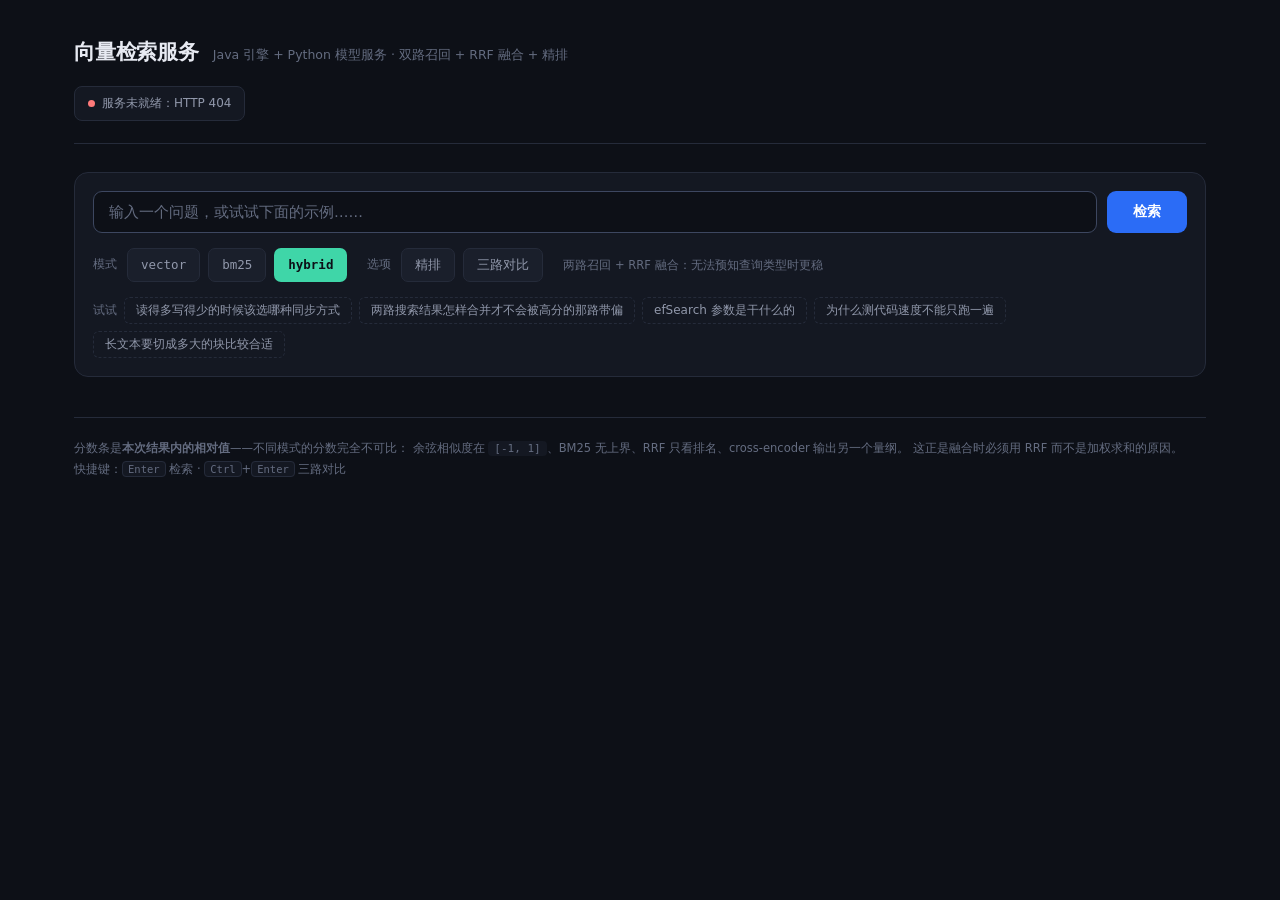
==== vector-search-java/src/main/resources/static/index.html @ 68374799 "feat(web): 演示页面 —— 三路并排对比 + 阶段耗时条 ## 做了什么  Spring Boot 静态资源目录下的单文件页面（原生 HTML/CSS/JS，21 KB，无构建步骤、 无前端" ====
<!DOCTYPE html>
<html lang="zh-CN">
<head>
<meta charset="utf-8">
<meta name="viewport" content="width=device-width, initial-scale=1">
<title>向量检索服务 · 演示</title>
<style>
  :root {
    --bg: #0d1017;
    --panel: #141822;
    --panel-2: #1a1f2b;
    --line: #252b3a;
    --ink: #e7eaf2;
    --ink-dim: #9198ab;
    --ink-faint: #646c80;
    --vec: #5b9dff;
    --bm25: #f0a94c;
    --hybrid: #3fd6a8;
    --warn: #ff7a7a;
    --mono: ui-monospace, "SF Mono", "Cascadia Mono", Consolas, monospace;
  }
  * { box-sizing: border-box; }
  html, body { margin: 0; padding: 0; }
  body {
    background: var(--bg);
    color: var(--ink);
    font: 14px/1.6 system-ui, -apple-system, "Segoe UI", "Microsoft YaHei", sans-serif;
    -webkit-font-smoothing: antialiased;
    padding: 0 0 80px;
  }
  .wrap { max-width: 1180px; margin: 0 auto; padding: 0 24px; }

  /* ---------- 头部 ---------- */
  header { padding: 36px 0 22px; border-bottom: 1px solid var(--line); margin-bottom: 28px; }
  .title-row { display: flex; align-items: baseline; gap: 14px; flex-wrap: wrap; }
  h1 { font-size: 21px; font-weight: 650; margin: 0; letter-spacing: -0.2px; }
  .title-row .sub { color: var(--ink-faint); font-size: 12.5px; }
  .stats { display: flex; gap: 10px; margin-top: 16px; flex-wrap: wrap; }
  .stat {
    background: var(--panel); border: 1px solid var(--line); border-radius: 8px;
    padding: 7px 13px; font-size: 12px; color: var(--ink-dim);
    display: flex; align-items: center; gap: 7px;
  }
  .stat b { color: var(--ink); font-family: var(--mono); font-weight: 600; }
  .dot { width: 7px; height: 7px; border-radius: 50%; background: var(--hybrid); flex: none; }
  .dot.bad { background: var(--warn); }

  /* ---------- 搜索区 ---------- */
  .search-panel {
    background: var(--panel); border: 1px solid var(--line);
    border-radius: 14px; padding: 18px; margin-bottom: 20px;
  }
  .input-row { display: flex; gap: 10px; }
  #q {
    flex: 1; background: var(--bg); border: 1px solid var(--line); color: var(--ink);
    border-radius: 9px; padding: 12px 15px; font-size: 14.5px; font-family: inherit;
    outline: none; transition: border-color .15s;
  }
  #q:focus { border-color: #3d4760; }
  #q::placeholder { color: var(--ink-faint); }
  #go {
    background: #2b6cf6; color: #fff; border: none; border-radius: 9px;
    padding: 0 26px; font-size: 14px; font-weight: 600; font-family: inherit;
    cursor: pointer; transition: background .15s;
  }
  #go:hover { background: #3a7bff; }
  #go:disabled { background: #2a3350; color: var(--ink-faint); cursor: not-allowed; }

  .controls { display: flex; gap: 20px; margin-top: 15px; flex-wrap: wrap; align-items: center; }
  .group { display: flex; align-items: center; gap: 8px; }
  .group-label { font-size: 12px; color: var(--ink-faint); margin-right: 2px; }

  .chip {
    background: var(--panel-2); border: 1px solid var(--line); color: var(--ink-dim);
    border-radius: 7px; padding: 6px 13px; font-size: 12.5px; cursor: pointer;
    font-family: var(--mono); transition: all .13s; user-select: none;
  }
  .chip:hover { border-color: #38415a; color: var(--ink); }
  .chip[data-active="1"] { color: #0d1017; font-weight: 650; border-color: transparent; }
  .chip[data-mode="vector"][data-active="1"] { background: var(--vec); }
  .chip[data-mode="bm25"][data-active="1"] { background: var(--bm25); }
  .chip[data-mode="hybrid"][data-active="1"] { background: var(--hybrid); }
  .chip[data-toggle="rerank"][data-active="1"] { background: #b98cff; }
  .chip[data-toggle="compare"][data-active="1"] { background: #e7eaf2; }

  .hint { color: var(--ink-faint); font-size: 11.5px; }
  .examples { display: flex; gap: 7px; margin-top: 15px; flex-wrap: wrap; align-items: center; }
  .example {
    background: transparent; border: 1px dashed var(--line); color: var(--ink-dim);
    border-radius: 6px; padding: 4px 11px; font-size: 12px; cursor: pointer;
    font-family: inherit; transition: all .13s;
  }
  .example:hover { border-color: var(--vec); color: var(--vec); border-style: solid; }

  /* ---------- 阶段耗时 ---------- */
  .timing { background: var(--panel); border: 1px solid var(--line); border-radius: 12px; padding: 16px 18px; margin-bottom: 20px; }
  .timing-head { display: flex; justify-content: space-between; align-items: baseline; margin-bottom: 11px; }
  .timing-head h2 { font-size: 13px; font-weight: 600; margin: 0; color: var(--ink-dim); letter-spacing: .3px; }
  .timing-total { font-family: var(--mono); font-size: 13px; color: var(--ink); }
  .bar { display: flex; height: 22px; border-radius: 5px; overflow: hidden; background: var(--panel-2); }
  .bar > div { display: flex; align-items: center; justify-content: center; font-size: 10.5px; font-family: var(--mono); color: #0d1017; font-weight: 650; overflow: hidden; white-space: nowrap; transition: width .3s; }
  .seg-embed { background: var(--bm25); }
  .seg-search { background: var(--hybrid); }
  .timing-note { margin-top: 10px; font-size: 12px; color: var(--ink-faint); }

  /* ---------- 结果 ---------- */
  .results-head { display: flex; align-items: baseline; gap: 10px; margin-bottom: 13px; }
  .results-head h2 { font-size: 14px; font-weight: 600; margin: 0; }
  .results-head .meta { color: var(--ink-faint); font-size: 12px; font-family: var(--mono); }

  .hit {
    background: var(--panel); border: 1px solid var(--line); border-radius: 10px;
    padding: 13px 16px; margin-bottom: 9px; display: flex; gap: 14px; align-items: flex-start;
    transition: border-color .13s;
  }
  .hit:hover { border-color: #333b52; }
  .rank {
    font-family: var(--mono); font-size: 12px; color: var(--ink-faint);
    min-width: 24px; padding-top: 2px; text-align: right; flex: none;
  }
  .hit-body { flex: 1; min-width: 0; }
  .hit-top { display: flex; align-items: center; gap: 9px; margin-bottom: 5px; flex-wrap: wrap; }
  .hid { font-family: var(--mono); font-size: 11px; color: var(--ink-faint); }
  .score-wrap { display: flex; align-items: center; gap: 7px; }
  .score-bar { width: 78px; height: 4px; background: #232a3b; border-radius: 2px; overflow: hidden; flex: none; }
  /* 必须显式 block：span 默认是 inline，宽高会被忽略，条就整个不见了 */
  .score-fill { display: block; height: 100%; border-radius: 2px; transition: width .3s; }
  .score-num { font-family: var(--mono); font-size: 11px; color: var(--ink-dim); }
  .badge { font-size: 10px; padding: 1px 7px; border-radius: 4px; font-family: var(--mono); }
  .badge.only { background: #2d2440; color: #b98cff; }
  .hit-text {
    font-size: 13px; color: #c3c9d8; line-height: 1.55;
    display: -webkit-box; -webkit-line-clamp: 3; -webkit-box-orient: vertical;
    overflow: hidden; white-space: pre-wrap; word-break: break-word;
  }

  /* ---------- 对比视图 ---------- */
  .cols { display: grid; grid-template-columns: repeat(3, minmax(0, 1fr)); gap: 14px; }
  @media (max-width: 900px) { .cols { grid-template-columns: 1fr; } }
  .col { min-width: 0; }
  .col-head {
    display: flex; align-items: center; gap: 8px; margin-bottom: 10px;
    padding-bottom: 8px; border-bottom: 1px solid var(--line);
  }
  .col-head .name { font-family: var(--mono); font-size: 12.5px; font-weight: 650; }
  .col-head .kpi { margin-left: auto; font-family: var(--mono); font-size: 11px; color: var(--ink-dim); }
  .col .hit { padding: 10px 12px; margin-bottom: 7px; }
  .col .hit-text { -webkit-line-clamp: 2; font-size: 12px; }
  .col .score-bar { width: 46px; }

  .empty { text-align: center; padding: 60px 20px; color: var(--ink-faint); font-size: 13px; }
  .err { background: #2a1620; border: 1px solid #4a2436; color: #ff9c9c; padding: 13px 16px; border-radius: 10px; font-size: 13px; }

  footer { margin-top: 40px; padding-top: 20px; border-top: 1px solid var(--line); color: var(--ink-faint); font-size: 11.5px; line-height: 1.8; }
  footer code { background: var(--panel); padding: 1px 6px; border-radius: 4px; font-family: var(--mono); font-size: 11px; }
  .kbd { font-family: var(--mono); background: var(--panel); border: 1px solid var(--line); border-radius: 4px; padding: 1px 5px; font-size: 10.5px; }
</style>
</head>
<body>
<div class="wrap">

  <header>
    <div class="title-row">
      <h1>向量检索服务</h1>
      <span class="sub">Java 引擎 + Python 模型服务 · 双路召回 + RRF 融合 + 精排</span>
    </div>
    <div class="stats" id="stats"></div>
  </header>

  <section class="search-panel">
    <div class="input-row">
      <input id="q" type="text" placeholder="输入一个问题，或试试下面的示例……" autocomplete="off">
      <button id="go">检索</button>
    </div>

    <div class="controls">
      <div class="group">
        <span class="group-label">模式</span>
        <span class="chip" data-mode="vector">vector</span>
        <span class="chip" data-mode="bm25">bm25</span>
        <span class="chip" data-mode="hybrid" data-active="1">hybrid</span>
      </div>
      <div class="group">
        <span class="group-label">选项</span>
        <span class="chip" data-toggle="rerank">精排</span>
        <span class="chip" data-toggle="compare">三路对比</span>
      </div>
      <span class="hint" id="mode-hint"></span>
    </div>

    <div class="examples" id="examples"></div>
  </section>

  <div id="timing-host"></div>
  <div id="out"></div>

  <footer>
    分数条是<strong>本次结果内的相对值</strong>——不同模式的分数完全不可比：
    余弦相似度在 <code>[-1, 1]</code>、BM25 无上界、RRF 只看排名、cross-encoder 输出另一个量纲。
    这正是融合时必须用 RRF 而不是加权求和的原因。<br>
    快捷键：<span class="kbd">Enter</span> 检索 · <span class="kbd">Ctrl</span>+<span class="kbd">Enter</span> 三路对比
  </footer>
</div>

<script>
(function () {
  "use strict";

  var MODES = ["vector", "bm25", "hybrid"];
  var MODE_COLOR = { vector: "#5b9dff", bm25: "#f0a94c", hybrid: "#3fd6a8" };
  var MODE_DESC = {
    vector: "稠密向量检索：语义相近但用词不同也能命中",
    bm25: "BM25 稀疏检索：精确词匹配，且不调用模型服务",
    hybrid: "两路召回 + RRF 融合：无法预知查询类型时更稳"
  };

  var state = { mode: "hybrid", rerank: false, compare: false, busy: false };

  var $ = function (id) { return document.getElementById(id); };
  var qEl = $("q"), goEl = $("go"), outEl = $("out"), timingEl = $("timing-host"),
      statsEl = $("stats"), examplesEl = $("examples"), hintEl = $("mode-hint");

  var EXAMPLES = [
    "读得多写得少的时候该选哪种同步方式",
    "两路搜索结果怎样合并才不会被高分的那路带偏",
    "efSearch 参数是干什么的",
    "为什么测代码速度不能只跑一遍",
    "长文本要切成多大的块比较合适"
  ];

  /* ---------------- 工具 ---------------- */

  function esc(s) {
    return String(s == null ? "" : s)
      .replace(/&/g, "&amp;").replace(/</g, "&lt;").replace(/>/g, "&gt;")
      .replace(/"/g, "&quot;");
  }

  function fmtMs(v) {
    if (v == null) return "—";
    // 服务端上报的是整数毫秒，BM25 常常快到一个整数都不到
    if (v === 0) return "<1 ms";
    if (v < 10) return v.toFixed(1) + " ms";
    return Math.round(v) + " ms";
  }

  function fmtScore(v) {
    if (v == null) return "—";
    var a = Math.abs(v);
    if (a >= 100) return v.toFixed(0);
    if (a >= 1) return v.toFixed(2);
    return v.toFixed(4);
  }

  async function api(path, body) {
    var opts = body
      ? { method: "POST", headers: { "Content-Type": "application/json" }, body: JSON.stringify(body) }
      : { method: "GET" };
    var res = await fetch(path, opts);
    var text = await res.text();
    var data;
    try { data = text ? JSON.parse(text) : {}; } catch (e) { data = { raw: text }; }
    if (!res.ok) {
      var msg = (data && (data.message || data.error)) || ("HTTP " + res.status);
      throw new Error(msg);
    }
    return data;
  }

  /* ---------------- 统计面板 ---------------- */

  async function loadStats() {
    try {
      var s = await api("/api/stats");
      var cells = [];
      cells.push('<div class="stat"><span class="dot' + (s.modelServiceHealthy ? "" : " bad") + '"></span>模型服务 ' + (s.modelServiceHealthy ? "正常" : "不可用") + "</div>");
      cells.push('<div class="stat">向量 <b>' + (s.indexedCount || 0) + "</b> 条</div>");
      cells.push('<div class="stat">文档 <b>' + (s.storedDocuments || 0) + "</b> 篇</div>");
      if (s.sparse) {
        cells.push('<div class="stat">BM25 词表 <b>' + (s.sparse.terms || 0) + "</b> 项</div>");
      }
      if (s.hnsw) {
        cells.push('<div class="stat">图 <b>' + s.hnsw.maxLevel + "</b> 层 / <b>" + (s.hnsw.totalLinks || 0) + "</b> 边</div>");
      }
      if (s.restoredInMillis != null) {
        cells.push('<div class="stat">快照恢复 <b>' + s.restoredInMillis + "</b> ms</div>");
      }
      statsEl.innerHTML = cells.join("");
    } catch (e) {
      statsEl.innerHTML = '<div class="stat"><span class="dot bad"></span>服务未就绪：' + esc(e.message) + "</div>";
    }
  }

  /* ---------------- 交互 ---------------- */

  function setMode(m) {
    state.mode = m;
    document.querySelectorAll('.chip[data-mode]').forEach(function (c) {
      c.dataset.active = c.dataset.mode === m ? "1" : "0";
    });
    hintEl.textContent = MODE_DESC[m] || "";
  }

  function toggle(name) {
    state[name] = !state[name];
    var chip = document.querySelector('.chip[data-toggle="' + name + '"]');
    if (chip) chip.dataset.active = state[name] ? "1" : "0";
  }

  document.querySelectorAll('.chip[data-mode]').forEach(function (c) {
    c.addEventListener("click", function () { setMode(c.dataset.mode); });
  });
  document.querySelectorAll('.chip[data-toggle]').forEach(function (c) {
    c.addEventListener("click", function () { toggle(c.dataset.toggle); });
  });

  examplesEl.innerHTML = '<span class="hint">试试</span>' + EXAMPLES.map(function (q) {
    return '<button class="example">' + esc(q) + "</button>";
  }).join("");
  examplesEl.querySelectorAll(".example").forEach(function (b) {
    b.addEventListener("click", function () { qEl.value = b.textContent; run(); });
  });

  goEl.addEventListener("click", run);
  qEl.addEventListener("keydown", function (e) {
    if (e.key === "Enter" && (e.ctrlKey || e.metaKey)) { state.compare = true; syncToggle("compare"); run(); }
    else if (e.key === "Enter") { state.compare = false; syncToggle("compare"); run(); }
  });

  function syncToggle(name) {
    var chip = document.querySelector('.chip[data-toggle="' + name + '"]');
    if (chip) chip.dataset.active = state[name] ? "1" : "0";
  }

  /* ---------------- 渲染：阶段耗时 ---------------- */

  function renderTiming(timing) {
    if (!timing) { timingEl.innerHTML = ""; return; }
    var total = timing.totalMs || 1;
    var embed = Math.max(0, timing.embeddingMs || 0);
    var search = Math.max(0, timing.searchMs || 0);
    var sum = embed + search || 1;
    var ep = (embed / sum) * 100;
    var sp = (search / sum) * 100;

    var note;
    if (embed === 0) {
      note = "BM25 模式不调用模型服务，所以没有编码阶段——端到端只花本地计算的时间。";
    } else if (embed > search * 3) {
      note = "瓶颈在<b>跨进程编码</b>而不是索引本身。这时候去调 HNSW 参数是南辕北辙。";
    } else if (search > embed) {
      note = "检索段占了主要开销——很可能开着精排，CPU 上每个候选都要跑一次 cross-encoder 前向。";
    } else {
      note = "编码与检索开销相当。";
    }

    timingEl.innerHTML =
      '<div class="timing">' +
        '<div class="timing-head">' +
          "<h2>阶段耗时</h2>" +
          '<span class="timing-total">端到端 ' + fmtMs(total) + "</span>" +
        "</div>" +
        '<div class="bar">' +
          (embed > 0 ? '<div class="seg-embed" style="width:' + ep.toFixed(2) + '%">' + (ep > 12 ? "编码 " + fmtMs(embed) : "") + "</div>" : "") +
          (search > 0 ? '<div class="seg-search" style="width:' + sp.toFixed(2) + '%">' + (sp > 12 ? "检索 " + fmtMs(search) : "") + "</div>" : "") +
        "</div>" +
        '<div class="timing-note">' + note + "</div>" +
      "</div>";
  }

  /* ---------------- 渲染：结果 ---------------- */

  function renderHits(hits, color, opts) {
    opts = opts || {};
    if (!hits || !hits.length) {
      return '<div class="empty">没有命中。索引可能是空的，先灌入文档。</div>';
    }
    var maxAbs = 0;
    hits.forEach(function (h) { maxAbs = Math.max(maxAbs, Math.abs(h.score || 0)); });
    if (maxAbs === 0) maxAbs = 1;

    return hits.map(function (h, i) {
      var w = Math.min(100, Math.max(2, (Math.abs(h.score || 0) / maxAbs) * 100));
      var badge = "";
      if (opts.soloIds && opts.soloIds.has(h.id)) {
        badge = '<span class="badge only">唯一命中</span>';
      }
      return '<div class="hit">' +
        '<div class="rank">' + (i + 1) + "</div>" +
        '<div class="hit-body">' +
          '<div class="hit-top">' +
            '<span class="hid">#' + h.id + "</span>" +
            '<span class="score-wrap">' +
              '<span class="score-bar"><span class="score-fill" style="width:' + w.toFixed(1) + '%;background:' + color + '"></span></span>' +
              '<span class="score-num">' + fmtScore(h.score) + "</span>" +
            "</span>" +
            badge +
          "</div>" +
          '<div class="hit-text">' + esc(h.text || "（原文缺失）") + "</div>" +
        "</div>" +
      "</div>";
    }).join("");
  }

  function renderSingle(resp) {
    var timing = resp.timing || {};
    renderTiming(timing);
    var mode = resp.mode || state.mode;
    var color = MODE_COLOR[mode] || "#5b9dff";
    var flags = [];
    if (resp.reranked) flags.push("已精排");
    if (resp.indexType) flags.push(resp.indexType);

    outEl.innerHTML =
      '<div class="results-head">' +
        "<h2>" + esc(mode) + " 结果</h2>" +
        '<span class="meta">top ' + (resp.hits ? resp.hits.length : 0) +
          " · " + fmtMs(timing.totalMs) +
          (flags.length ? " · " + esc(flags.join(" · ")) : "") + "</span>" +
      "</div>" +
      renderHits(resp.hits, color, {});
  }

  function renderCompare(list) {
    renderTiming(null);

    // 用服务端上报的耗时，而不是客户端墙钟：
    // 三路是并行发的，墙钟只能反映最慢那一路；而客户端计时还会被
    // 无头浏览器的虚拟时间、扩展、调试器等因素污染。
    var slowest = 0;
    list.forEach(function (r) { slowest = Math.max(slowest, (r.timing || {}).totalMs || 0); });

    // 统计每个 id 出现在几路里，用于标出「只有这一路能命中」的文档
    var counts = new Map();
    list.forEach(function (r) {
      (r.hits || []).forEach(function (h) { counts.set(h.id, (counts.get(h.id) || 0) + 1); });
    });
    var soloIds = new Set();
    counts.forEach(function (n, id) { if (n === 1) soloIds.add(id); });

    var cols = list.map(function (r) {
      var mode = r.mode || "?";
      var color = MODE_COLOR[mode] || "#5b9dff";
      var timing = r.timing || {};
      return '<div class="col">' +
        '<div class="col-head">' +
          '<span class="name" style="color:' + color + '">' + esc(mode) + "</span>" +
          '<span class="kpi">' + fmtMs(timing.totalMs) + " · " + (r.hits ? r.hits.length : 0) + " 条</span>" +
        "</div>" +
        renderHits(r.hits, color, { soloIds: soloIds }) +
      "</div>";
    }).join("");

    outEl.innerHTML =
      '<div class="results-head">' +
        "<h2>三路对比</h2>" +
        '<span class="meta">同一查询 · 最慢一路 ' + fmtMs(slowest) +
          " · 紫色标签表示只有这一路能命中</span>" +
      "</div>" +
      '<div class="cols">' + cols + "</div>";
  }

  function renderError(msg) {
    timingEl.innerHTML = "";
    outEl.innerHTML = '<div class="err">检索失败：' + esc(msg) + "</div>";
  }

  /* ---------------- 主流程 ---------------- */

  async function run() {
    var q = qEl.value.trim();
    if (!q) { qEl.focus(); return; }
    if (state.busy) return;

    state.busy = true;
    goEl.disabled = true;
    goEl.textContent = "检索中…";
    outEl.innerHTML = '<div class="empty">正在检索…</div>';

    try {
      if (state.compare) {
        // 三路并行发，总耗时 ≈ 最慢那一路
        var results = await Promise.all(MODES.map(function (m) {
          return api("/api/search", { query: q, topK: 8, mode: m, rerank: state.rerank });
        }));
        renderCompare(results);
      } else {
        var resp = await api("/api/search", {
          query: q, topK: 10, mode: state.mode, rerank: state.rerank
        });
        renderSingle(resp);
      }
    } catch (e) {
      renderError(e.message);
    } finally {
      state.busy = false;
      goEl.disabled = false;
      goEl.textContent = "检索";
    }
  }

  /* ---------------- 启动 ---------------- */

  // 支持 ?q=xxx&mode=hybrid&rerank=1&compare=1 直接带查询打开。
  // 既方便把一次具体的检索结果分享给别人，也方便做截图回归。
  var params = new URLSearchParams(location.search);
  var initialMode = params.get("mode");
  setMode(MODES.indexOf(initialMode) >= 0 ? initialMode : "hybrid");

  if (params.get("rerank") === "1") { state.rerank = true; syncToggle("rerank"); }
  if (params.get("compare") === "1") { state.compare = true; syncToggle("compare"); }

  loadStats();
  qEl.focus();

  var initialQuery = params.get("q");
  if (initialQuery) {
    qEl.value = initialQuery;
    run();
  }
})();
</script>
</body>
</html>
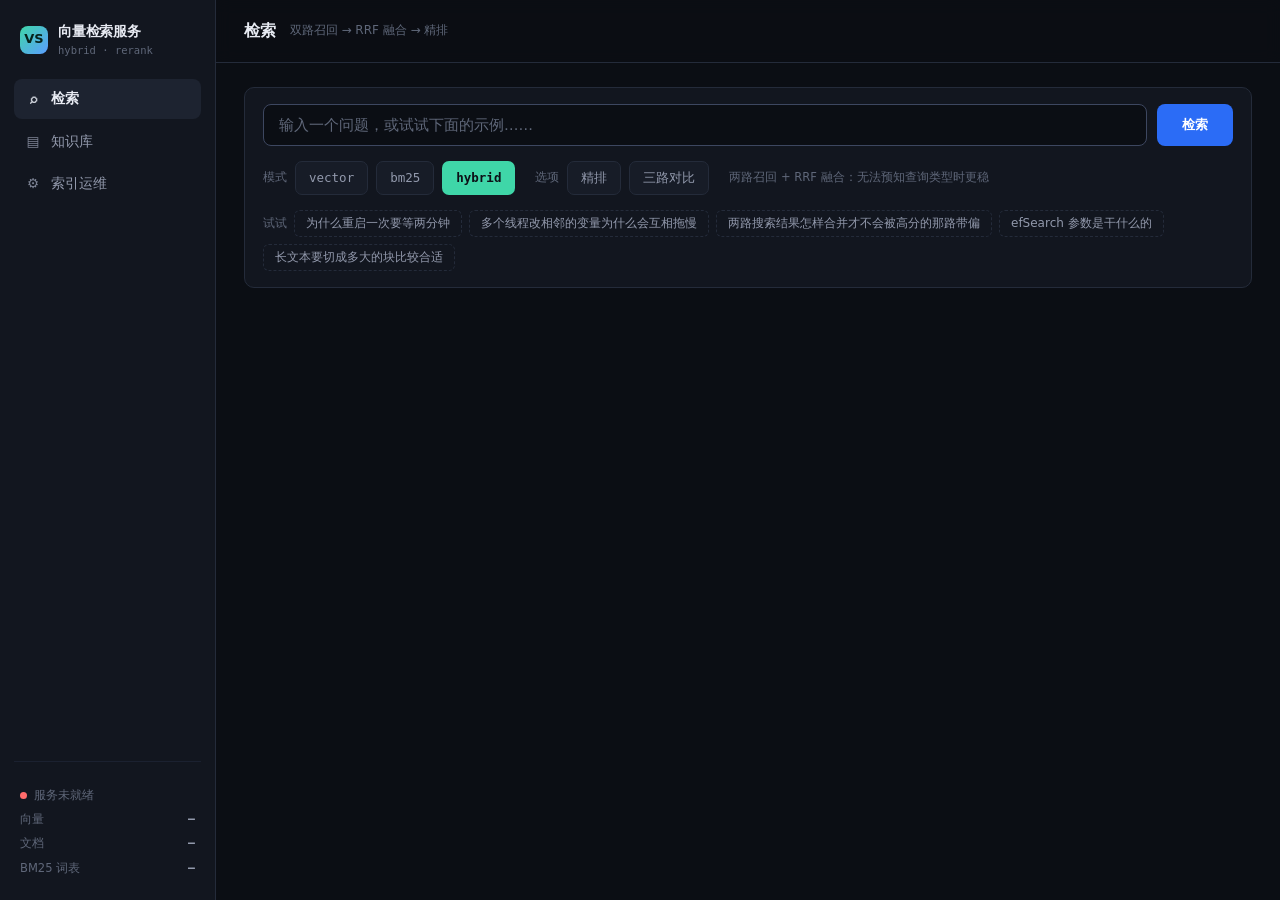
==== commit 3c13978c: "feat(app): 从「检索 demo」改成「能用的知识库应用」 ## 为什么改  之前只有一个搜索框。那东西能证明检索有效，但证明不了这套系统**能被用**—— 用户没法把自己的资料放进来、没法删" ====
--- a/vector-search-java/src/main/resources/static/index.html
+++ b/vector-search-java/src/main/resources/static/index.html
@@ -3,522 +3,47 @@
 <head>
 <meta charset="utf-8">
 <meta name="viewport" content="width=device-width, initial-scale=1">
-<title>向量检索服务 · 演示</title>
-<style>
-  :root {
-    --bg: #0d1017;
-    --panel: #141822;
-    --panel-2: #1a1f2b;
-    --line: #252b3a;
-    --ink: #e7eaf2;
-    --ink-dim: #9198ab;
-    --ink-faint: #646c80;
-    --vec: #5b9dff;
-    --bm25: #f0a94c;
-    --hybrid: #3fd6a8;
-    --warn: #ff7a7a;
-    --mono: ui-monospace, "SF Mono", "Cascadia Mono", Consolas, monospace;
-  }
-  * { box-sizing: border-box; }
-  html, body { margin: 0; padding: 0; }
-  body {
-    background: var(--bg);
-    color: var(--ink);
-    font: 14px/1.6 system-ui, -apple-system, "Segoe UI", "Microsoft YaHei", sans-serif;
-    -webkit-font-smoothing: antialiased;
-    padding: 0 0 80px;
-  }
-  .wrap { max-width: 1180px; margin: 0 auto; padding: 0 24px; }
-
-  /* ---------- 头部 ---------- */
-  header { padding: 36px 0 22px; border-bottom: 1px solid var(--line); margin-bottom: 28px; }
-  .title-row { display: flex; align-items: baseline; gap: 14px; flex-wrap: wrap; }
-  h1 { font-size: 21px; font-weight: 650; margin: 0; letter-spacing: -0.2px; }
-  .title-row .sub { color: var(--ink-faint); font-size: 12.5px; }
-  .stats { display: flex; gap: 10px; margin-top: 16px; flex-wrap: wrap; }
-  .stat {
-    background: var(--panel); border: 1px solid var(--line); border-radius: 8px;
-    padding: 7px 13px; font-size: 12px; color: var(--ink-dim);
-    display: flex; align-items: center; gap: 7px;
-  }
-  .stat b { color: var(--ink); font-family: var(--mono); font-weight: 600; }
-  .dot { width: 7px; height: 7px; border-radius: 50%; background: var(--hybrid); flex: none; }
-  .dot.bad { background: var(--warn); }
-
-  /* ---------- 搜索区 ---------- */
-  .search-panel {
-    background: var(--panel); border: 1px solid var(--line);
-    border-radius: 14px; padding: 18px; margin-bottom: 20px;
-  }
-  .input-row { display: flex; gap: 10px; }
-  #q {
-    flex: 1; background: var(--bg); border: 1px solid var(--line); color: var(--ink);
-    border-radius: 9px; padding: 12px 15px; font-size: 14.5px; font-family: inherit;
-    outline: none; transition: border-color .15s;
-  }
-  #q:focus { border-color: #3d4760; }
-  #q::placeholder { color: var(--ink-faint); }
-  #go {
-    background: #2b6cf6; color: #fff; border: none; border-radius: 9px;
-    padding: 0 26px; font-size: 14px; font-weight: 600; font-family: inherit;
-    cursor: pointer; transition: background .15s;
-  }
-  #go:hover { background: #3a7bff; }
-  #go:disabled { background: #2a3350; color: var(--ink-faint); cursor: not-allowed; }
-
-  .controls { display: flex; gap: 20px; margin-top: 15px; flex-wrap: wrap; align-items: center; }
-  .group { display: flex; align-items: center; gap: 8px; }
-  .group-label { font-size: 12px; color: var(--ink-faint); margin-right: 2px; }
-
-  .chip {
-    background: var(--panel-2); border: 1px solid var(--line); color: var(--ink-dim);
-    border-radius: 7px; padding: 6px 13px; font-size: 12.5px; cursor: pointer;
-    font-family: var(--mono); transition: all .13s; user-select: none;
-  }
-  .chip:hover { border-color: #38415a; color: var(--ink); }
-  .chip[data-active="1"] { color: #0d1017; font-weight: 650; border-color: transparent; }
-  .chip[data-mode="vector"][data-active="1"] { background: var(--vec); }
-  .chip[data-mode="bm25"][data-active="1"] { background: var(--bm25); }
-  .chip[data-mode="hybrid"][data-active="1"] { background: var(--hybrid); }
-  .chip[data-toggle="rerank"][data-active="1"] { background: #b98cff; }
-  .chip[data-toggle="compare"][data-active="1"] { background: #e7eaf2; }
-
-  .hint { color: var(--ink-faint); font-size: 11.5px; }
-  .examples { display: flex; gap: 7px; margin-top: 15px; flex-wrap: wrap; align-items: center; }
-  .example {
-    background: transparent; border: 1px dashed var(--line); color: var(--ink-dim);
-    border-radius: 6px; padding: 4px 11px; font-size: 12px; cursor: pointer;
-    font-family: inherit; transition: all .13s;
-  }
-  .example:hover { border-color: var(--vec); color: var(--vec); border-style: solid; }
-
-  /* ---------- 阶段耗时 ---------- */
-  .timing { background: var(--panel); border: 1px solid var(--line); border-radius: 12px; padding: 16px 18px; margin-bottom: 20px; }
-  .timing-head { display: flex; justify-content: space-between; align-items: baseline; margin-bottom: 11px; }
-  .timing-head h2 { font-size: 13px; font-weight: 600; margin: 0; color: var(--ink-dim); letter-spacing: .3px; }
-  .timing-total { font-family: var(--mono); font-size: 13px; color: var(--ink); }
-  .bar { display: flex; height: 22px; border-radius: 5px; overflow: hidden; background: var(--panel-2); }
-  .bar > div { display: flex; align-items: center; justify-content: center; font-size: 10.5px; font-family: var(--mono); color: #0d1017; font-weight: 650; overflow: hidden; white-space: nowrap; transition: width .3s; }
-  .seg-embed { background: var(--bm25); }
-  .seg-search { background: var(--hybrid); }
-  .timing-note { margin-top: 10px; font-size: 12px; color: var(--ink-faint); }
-
-  /* ---------- 结果 ---------- */
-  .results-head { display: flex; align-items: baseline; gap: 10px; margin-bottom: 13px; }
-  .results-head h2 { font-size: 14px; font-weight: 600; margin: 0; }
-  .results-head .meta { color: var(--ink-faint); font-size: 12px; font-family: var(--mono); }
-
-  .hit {
-    background: var(--panel); border: 1px solid var(--line); border-radius: 10px;
-    padding: 13px 16px; margin-bottom: 9px; display: flex; gap: 14px; align-items: flex-start;
-    transition: border-color .13s;
-  }
-  .hit:hover { border-color: #333b52; }
-  .rank {
-    font-family: var(--mono); font-size: 12px; color: var(--ink-faint);
-    min-width: 24px; padding-top: 2px; text-align: right; flex: none;
-  }
-  .hit-body { flex: 1; min-width: 0; }
-  .hit-top { display: flex; align-items: center; gap: 9px; margin-bottom: 5px; flex-wrap: wrap; }
-  .hid { font-family: var(--mono); font-size: 11px; color: var(--ink-faint); }
-  .score-wrap { display: flex; align-items: center; gap: 7px; }
-  .score-bar { width: 78px; height: 4px; background: #232a3b; border-radius: 2px; overflow: hidden; flex: none; }
-  /* 必须显式 block：span 默认是 inline，宽高会被忽略，条就整个不见了 */
-  .score-fill { display: block; height: 100%; border-radius: 2px; transition: width .3s; }
-  .score-num { font-family: var(--mono); font-size: 11px; color: var(--ink-dim); }
-  .badge { font-size: 10px; padding: 1px 7px; border-radius: 4px; font-family: var(--mono); }
-  .badge.only { background: #2d2440; color: #b98cff; }
-  .hit-text {
-    font-size: 13px; color: #c3c9d8; line-height: 1.55;
-    display: -webkit-box; -webkit-line-clamp: 3; -webkit-box-orient: vertical;
-    overflow: hidden; white-space: pre-wrap; word-break: break-word;
-  }
-
-  /* ---------- 对比视图 ---------- */
-  .cols { display: grid; grid-template-columns: repeat(3, minmax(0, 1fr)); gap: 14px; }
-  @media (max-width: 900px) { .cols { grid-template-columns: 1fr; } }
-  .col { min-width: 0; }
-  .col-head {
-    display: flex; align-items: center; gap: 8px; margin-bottom: 10px;
-    padding-bottom: 8px; border-bottom: 1px solid var(--line);
-  }
-  .col-head .name { font-family: var(--mono); font-size: 12.5px; font-weight: 650; }
-  .col-head .kpi { margin-left: auto; font-family: var(--mono); font-size: 11px; color: var(--ink-dim); }
-  .col .hit { padding: 10px 12px; margin-bottom: 7px; }
-  .col .hit-text { -webkit-line-clamp: 2; font-size: 12px; }
-  .col .score-bar { width: 46px; }
-
-  .empty { text-align: center; padding: 60px 20px; color: var(--ink-faint); font-size: 13px; }
-  .err { background: #2a1620; border: 1px solid #4a2436; color: #ff9c9c; padding: 13px 16px; border-radius: 10px; font-size: 13px; }
-
-  footer { margin-top: 40px; padding-top: 20px; border-top: 1px solid var(--line); color: var(--ink-faint); font-size: 11.5px; line-height: 1.8; }
-  footer code { background: var(--panel); padding: 1px 6px; border-radius: 4px; font-family: var(--mono); font-size: 11px; }
-  .kbd { font-family: var(--mono); background: var(--panel); border: 1px solid var(--line); border-radius: 4px; padding: 1px 5px; font-size: 10.5px; }
-</style>
+<title>向量检索服务 · 知识库</title>
+<link rel="stylesheet" href="app.css">
 </head>
 <body>
-<div class="wrap">
+<div class="app">
 
-  <header>
-    <div class="title-row">
-      <h1>向量检索服务</h1>
-      <span class="sub">Java 引擎 + Python 模型服务 · 双路召回 + RRF 融合 + 精排</span>
-    </div>
-    <div class="stats" id="stats"></div>
-  </header>
-
-  <section class="search-panel">
-    <div class="input-row">
-      <input id="q" type="text" placeholder="输入一个问题，或试试下面的示例……" autocomplete="off">
-      <button id="go">检索</button>
+  <aside class="sidebar">
+    <div class="brand">
+      <div class="mark">VS</div>
+      <div>
+        <div class="name">向量检索服务</div>
+        <div class="tag">hybrid · rerank</div>
+      </div>
     </div>
 
-    <div class="controls">
-      <div class="group">
-        <span class="group-label">模式</span>
-        <span class="chip" data-mode="vector">vector</span>
-        <span class="chip" data-mode="bm25">bm25</span>
-        <span class="chip" data-mode="hybrid" data-active="1">hybrid</span>
-      </div>
-      <div class="group">
-        <span class="group-label">选项</span>
-        <span class="chip" data-toggle="rerank">精排</span>
-        <span class="chip" data-toggle="compare">三路对比</span>
-      </div>
-      <span class="hint" id="mode-hint"></span>
+    <nav class="nav">
+      <a href="#/search" data-route="search"><span class="ico">⌕</span>检索</a>
+      <a href="#/library" data-route="library"><span class="ico">▤</span>知识库</a>
+      <a href="#/ops" data-route="ops"><span class="ico">⚙</span>索引运维</a>
+    </nav>
+
+    <div class="side-foot">
+      <div class="side-health" id="sideHealth"><span class="dot"></span>连接中…</div>
+      <div class="side-stat"><span>向量</span><b id="statVectors">—</b></div>
+      <div class="side-stat"><span>文档</span><b id="statDocs">—</b></div>
+      <div class="side-stat"><span>BM25 词表</span><b id="statTerms">—</b></div>
     </div>
+  </aside>
 
-    <div class="examples" id="examples"></div>
-  </section>
+  <main class="main">
+    <header class="topbar">
+      <h1 id="pageTitle">检索</h1>
+      <span class="sub" id="pageSub"></span>
+      <div class="topbar-actions" id="pageActions"></div>
+    </header>
+    <div class="content" id="view"></div>
+  </main>
 
-  <div id="timing-host"></div>
-  <div id="out"></div>
-
-  <footer>
-    分数条是<strong>本次结果内的相对值</strong>——不同模式的分数完全不可比：
-    余弦相似度在 <code>[-1, 1]</code>、BM25 无上界、RRF 只看排名、cross-encoder 输出另一个量纲。
-    这正是融合时必须用 RRF 而不是加权求和的原因。<br>
-    快捷键：<span class="kbd">Enter</span> 检索 · <span class="kbd">Ctrl</span>+<span class="kbd">Enter</span> 三路对比
-  </footer>
 </div>
 
-<script>
-(function () {
-  "use strict";
-
-  var MODES = ["vector", "bm25", "hybrid"];
-  var MODE_COLOR = { vector: "#5b9dff", bm25: "#f0a94c", hybrid: "#3fd6a8" };
-  var MODE_DESC = {
-    vector: "稠密向量检索：语义相近但用词不同也能命中",
-    bm25: "BM25 稀疏检索：精确词匹配，且不调用模型服务",
-    hybrid: "两路召回 + RRF 融合：无法预知查询类型时更稳"
-  };
-
-  var state = { mode: "hybrid", rerank: false, compare: false, busy: false };
-
-  var $ = function (id) { return document.getElementById(id); };
-  var qEl = $("q"), goEl = $("go"), outEl = $("out"), timingEl = $("timing-host"),
-      statsEl = $("stats"), examplesEl = $("examples"), hintEl = $("mode-hint");
-
-  var EXAMPLES = [
-    "读得多写得少的时候该选哪种同步方式",
-    "两路搜索结果怎样合并才不会被高分的那路带偏",
-    "efSearch 参数是干什么的",
-    "为什么测代码速度不能只跑一遍",
-    "长文本要切成多大的块比较合适"
-  ];
-
-  /* ---------------- 工具 ---------------- */
-
-  function esc(s) {
-    return String(s == null ? "" : s)
-      .replace(/&/g, "&amp;").replace(/</g, "&lt;").replace(/>/g, "&gt;")
-      .replace(/"/g, "&quot;");
-  }
-
-  function fmtMs(v) {
-    if (v == null) return "—";
-    // 服务端上报的是整数毫秒，BM25 常常快到一个整数都不到
-    if (v === 0) return "<1 ms";
-    if (v < 10) return v.toFixed(1) + " ms";
-    return Math.round(v) + " ms";
-  }
-
-  function fmtScore(v) {
-    if (v == null) return "—";
-    var a = Math.abs(v);
-    if (a >= 100) return v.toFixed(0);
-    if (a >= 1) return v.toFixed(2);
-    return v.toFixed(4);
-  }
-
-  async function api(path, body) {
-    var opts = body
-      ? { method: "POST", headers: { "Content-Type": "application/json" }, body: JSON.stringify(body) }
-      : { method: "GET" };
-    var res = await fetch(path, opts);
-    var text = await res.text();
-    var data;
-    try { data = text ? JSON.parse(text) : {}; } catch (e) { data = { raw: text }; }
-    if (!res.ok) {
-      var msg = (data && (data.message || data.error)) || ("HTTP " + res.status);
-      throw new Error(msg);
-    }
-    return data;
-  }
-
-  /* ---------------- 统计面板 ---------------- */
-
-  async function loadStats() {
-    try {
-      var s = await api("/api/stats");
-      var cells = [];
-      cells.push('<div class="stat"><span class="dot' + (s.modelServiceHealthy ? "" : " bad") + '"></span>模型服务 ' + (s.modelServiceHealthy ? "正常" : "不可用") + "</div>");
-      cells.push('<div class="stat">向量 <b>' + (s.indexedCount || 0) + "</b> 条</div>");
-      cells.push('<div class="stat">文档 <b>' + (s.storedDocuments || 0) + "</b> 篇</div>");
-      if (s.sparse) {
-        cells.push('<div class="stat">BM25 词表 <b>' + (s.sparse.terms || 0) + "</b> 项</div>");
-      }
-      if (s.hnsw) {
-        cells.push('<div class="stat">图 <b>' + s.hnsw.maxLevel + "</b> 层 / <b>" + (s.hnsw.totalLinks || 0) + "</b> 边</div>");
-      }
-      if (s.restoredInMillis != null) {
-        cells.push('<div class="stat">快照恢复 <b>' + s.restoredInMillis + "</b> ms</div>");
-      }
-      statsEl.innerHTML = cells.join("");
-    } catch (e) {
-      statsEl.innerHTML = '<div class="stat"><span class="dot bad"></span>服务未就绪：' + esc(e.message) + "</div>";
-    }
-  }
-
-  /* ---------------- 交互 ---------------- */
-
-  function setMode(m) {
-    state.mode = m;
-    document.querySelectorAll('.chip[data-mode]').forEach(function (c) {
-      c.dataset.active = c.dataset.mode === m ? "1" : "0";
-    });
-    hintEl.textContent = MODE_DESC[m] || "";
-  }
-
-  function toggle(name) {
-    state[name] = !state[name];
-    var chip = document.querySelector('.chip[data-toggle="' + name + '"]');
-    if (chip) chip.dataset.active = state[name] ? "1" : "0";
-  }
-
-  document.querySelectorAll('.chip[data-mode]').forEach(function (c) {
-    c.addEventListener("click", function () { setMode(c.dataset.mode); });
-  });
-  document.querySelectorAll('.chip[data-toggle]').forEach(function (c) {
-    c.addEventListener("click", function () { toggle(c.dataset.toggle); });
-  });
-
-  examplesEl.innerHTML = '<span class="hint">试试</span>' + EXAMPLES.map(function (q) {
-    return '<button class="example">' + esc(q) + "</button>";
-  }).join("");
-  examplesEl.querySelectorAll(".example").forEach(function (b) {
-    b.addEventListener("click", function () { qEl.value = b.textContent; run(); });
-  });
-
-  goEl.addEventListener("click", run);
-  qEl.addEventListener("keydown", function (e) {
-    if (e.key === "Enter" && (e.ctrlKey || e.metaKey)) { state.compare = true; syncToggle("compare"); run(); }
-    else if (e.key === "Enter") { state.compare = false; syncToggle("compare"); run(); }
-  });
-
-  function syncToggle(name) {
-    var chip = document.querySelector('.chip[data-toggle="' + name + '"]');
-    if (chip) chip.dataset.active = state[name] ? "1" : "0";
-  }
-
-  /* ---------------- 渲染：阶段耗时 ---------------- */
-
-  function renderTiming(timing) {
-    if (!timing) { timingEl.innerHTML = ""; return; }
-    var total = timing.totalMs || 1;
-    var embed = Math.max(0, timing.embeddingMs || 0);
-    var search = Math.max(0, timing.searchMs || 0);
-    var sum = embed + search || 1;
-    var ep = (embed / sum) * 100;
-    var sp = (search / sum) * 100;
-
-    var note;
-    if (embed === 0) {
-      note = "BM25 模式不调用模型服务，所以没有编码阶段——端到端只花本地计算的时间。";
-    } else if (embed > search * 3) {
-      note = "瓶颈在<b>跨进程编码</b>而不是索引本身。这时候去调 HNSW 参数是南辕北辙。";
-    } else if (search > embed) {
-      note = "检索段占了主要开销——很可能开着精排，CPU 上每个候选都要跑一次 cross-encoder 前向。";
-    } else {
-      note = "编码与检索开销相当。";
-    }
-
-    timingEl.innerHTML =
-      '<div class="timing">' +
-        '<div class="timing-head">' +
-          "<h2>阶段耗时</h2>" +
-          '<span class="timing-total">端到端 ' + fmtMs(total) + "</span>" +
-        "</div>" +
-        '<div class="bar">' +
-          (embed > 0 ? '<div class="seg-embed" style="width:' + ep.toFixed(2) + '%">' + (ep > 12 ? "编码 " + fmtMs(embed) : "") + "</div>" : "") +
-          (search > 0 ? '<div class="seg-search" style="width:' + sp.toFixed(2) + '%">' + (sp > 12 ? "检索 " + fmtMs(search) : "") + "</div>" : "") +
-        "</div>" +
-        '<div class="timing-note">' + note + "</div>" +
-      "</div>";
-  }
-
-  /* ---------------- 渲染：结果 ---------------- */
-
-  function renderHits(hits, color, opts) {
-    opts = opts || {};
-    if (!hits || !hits.length) {
-      return '<div class="empty">没有命中。索引可能是空的，先灌入文档。</div>';
-    }
-    var maxAbs = 0;
-    hits.forEach(function (h) { maxAbs = Math.max(maxAbs, Math.abs(h.score || 0)); });
-    if (maxAbs === 0) maxAbs = 1;
-
-    return hits.map(function (h, i) {
-      var w = Math.min(100, Math.max(2, (Math.abs(h.score || 0) / maxAbs) * 100));
-      var badge = "";
-      if (opts.soloIds && opts.soloIds.has(h.id)) {
-        badge = '<span class="badge only">唯一命中</span>';
-      }
-      return '<div class="hit">' +
-        '<div class="rank">' + (i + 1) + "</div>" +
-        '<div class="hit-body">' +
-          '<div class="hit-top">' +
-            '<span class="hid">#' + h.id + "</span>" +
-            '<span class="score-wrap">' +
-              '<span class="score-bar"><span class="score-fill" style="width:' + w.toFixed(1) + '%;background:' + color + '"></span></span>' +
-              '<span class="score-num">' + fmtScore(h.score) + "</span>" +
-            "</span>" +
-            badge +
-          "</div>" +
-          '<div class="hit-text">' + esc(h.text || "（原文缺失）") + "</div>" +
-        "</div>" +
-      "</div>";
-    }).join("");
-  }
-
-  function renderSingle(resp) {
-    var timing = resp.timing || {};
-    renderTiming(timing);
-    var mode = resp.mode || state.mode;
-    var color = MODE_COLOR[mode] || "#5b9dff";
-    var flags = [];
-    if (resp.reranked) flags.push("已精排");
-    if (resp.indexType) flags.push(resp.indexType);
-
-    outEl.innerHTML =
-      '<div class="results-head">' +
-        "<h2>" + esc(mode) + " 结果</h2>" +
-        '<span class="meta">top ' + (resp.hits ? resp.hits.length : 0) +
-          " · " + fmtMs(timing.totalMs) +
-          (flags.length ? " · " + esc(flags.join(" · ")) : "") + "</span>" +
-      "</div>" +
-      renderHits(resp.hits, color, {});
-  }
-
-  function renderCompare(list) {
-    renderTiming(null);
-
-    // 用服务端上报的耗时，而不是客户端墙钟：
-    // 三路是并行发的，墙钟只能反映最慢那一路；而客户端计时还会被
-    // 无头浏览器的虚拟时间、扩展、调试器等因素污染。
-    var slowest = 0;
-    list.forEach(function (r) { slowest = Math.max(slowest, (r.timing || {}).totalMs || 0); });
-
-    // 统计每个 id 出现在几路里，用于标出「只有这一路能命中」的文档
-    var counts = new Map();
-    list.forEach(function (r) {
-      (r.hits || []).forEach(function (h) { counts.set(h.id, (counts.get(h.id) || 0) + 1); });
-    });
-    var soloIds = new Set();
-    counts.forEach(function (n, id) { if (n === 1) soloIds.add(id); });
-
-    var cols = list.map(function (r) {
-      var mode = r.mode || "?";
-      var color = MODE_COLOR[mode] || "#5b9dff";
-      var timing = r.timing || {};
-      return '<div class="col">' +
-        '<div class="col-head">' +
-          '<span class="name" style="color:' + color + '">' + esc(mode) + "</span>" +
-          '<span class="kpi">' + fmtMs(timing.totalMs) + " · " + (r.hits ? r.hits.length : 0) + " 条</span>" +
-        "</div>" +
-        renderHits(r.hits, color, { soloIds: soloIds }) +
-      "</div>";
-    }).join("");
-
-    outEl.innerHTML =
-      '<div class="results-head">' +
-        "<h2>三路对比</h2>" +
-        '<span class="meta">同一查询 · 最慢一路 ' + fmtMs(slowest) +
-          " · 紫色标签表示只有这一路能命中</span>" +
-      "</div>" +
-      '<div class="cols">' + cols + "</div>";
-  }
-
-  function renderError(msg) {
-    timingEl.innerHTML = "";
-    outEl.innerHTML = '<div class="err">检索失败：' + esc(msg) + "</div>";
-  }
-
-  /* ---------------- 主流程 ---------------- */
-
-  async function run() {
-    var q = qEl.value.trim();
-    if (!q) { qEl.focus(); return; }
-    if (state.busy) return;
-
-    state.busy = true;
-    goEl.disabled = true;
-    goEl.textContent = "检索中…";
-    outEl.innerHTML = '<div class="empty">正在检索…</div>';
-
-    try {
-      if (state.compare) {
-        // 三路并行发，总耗时 ≈ 最慢那一路
-        var results = await Promise.all(MODES.map(function (m) {
-          return api("/api/search", { query: q, topK: 8, mode: m, rerank: state.rerank });
-        }));
-        renderCompare(results);
-      } else {
-        var resp = await api("/api/search", {
-          query: q, topK: 10, mode: state.mode, rerank: state.rerank
-        });
-        renderSingle(resp);
-      }
-    } catch (e) {
-      renderError(e.message);
-    } finally {
-      state.busy = false;
-      goEl.disabled = false;
-      goEl.textContent = "检索";
-    }
-  }
-
-  /* ---------------- 启动 ---------------- */
-
-  // 支持 ?q=xxx&mode=hybrid&rerank=1&compare=1 直接带查询打开。
-  // 既方便把一次具体的检索结果分享给别人，也方便做截图回归。
-  var params = new URLSearchParams(location.search);
-  var initialMode = params.get("mode");
-  setMode(MODES.indexOf(initialMode) >= 0 ? initialMode : "hybrid");
-
-  if (params.get("rerank") === "1") { state.rerank = true; syncToggle("rerank"); }
-  if (params.get("compare") === "1") { state.compare = true; syncToggle("compare"); }
-
-  loadStats();
-  qEl.focus();
-
-  var initialQuery = params.get("q");
-  if (initialQuery) {
-    qEl.value = initialQuery;
-    run();
-  }
-})();
-</script>
+<div class="toast-host" id="toastHost"></div>
+<script src="app.js"></script>
 </body>
 </html>
--- a/vector-search-java/src/main/resources/static/app.css
+++ b/vector-search-java/src/main/resources/static/app.css
@@ -0,0 +1,326 @@
+/* ============================================================
+   向量检索服务 · 知识库应用样式
+   ============================================================ */
+
+:root {
+  --bg: #0b0e14;
+  --panel: #12161f;
+  --panel-2: #171c27;
+  --panel-3: #1d2330;
+  --line: #242b3a;
+  --line-soft: #1b2130;
+  --ink: #e8ebf3;
+  --ink-dim: #9299ac;
+  --ink-faint: #5f6779;
+  --accent: #3fd6a8;
+  --accent-ink: #06231a;
+  --vec: #5b9dff;
+  --bm25: #f0a94c;
+  --hybrid: #3fd6a8;
+  --danger: #ff6b6b;
+  --danger-bg: #2a1519;
+  --violet: #b98cff;
+  --mono: ui-monospace, "SF Mono", "Cascadia Mono", Consolas, monospace;
+  --radius: 10px;
+}
+
+* { box-sizing: border-box; }
+
+html, body {
+  margin: 0;
+  height: 100%;
+  background: var(--bg);
+  color: var(--ink);
+  font: 14px/1.6 system-ui, -apple-system, "Segoe UI", "Microsoft YaHei", sans-serif;
+  -webkit-font-smoothing: antialiased;
+}
+
+a { color: inherit; text-decoration: none; }
+button, input, textarea, select { font-family: inherit; font-size: inherit; }
+
+/* ---------- 应用外壳 ---------- */
+
+.app {
+  display: grid;
+  grid-template-columns: 216px minmax(0, 1fr);
+  min-height: 100vh;
+}
+
+.sidebar {
+  background: var(--panel);
+  border-right: 1px solid var(--line);
+  display: flex;
+  flex-direction: column;
+  padding: 20px 14px;
+  position: sticky;
+  top: 0;
+  height: 100vh;
+}
+
+.brand {
+  display: flex;
+  align-items: center;
+  gap: 10px;
+  padding: 0 6px 20px;
+}
+.brand .mark {
+  width: 28px; height: 28px;
+  border-radius: 8px;
+  background: linear-gradient(135deg, var(--accent), var(--vec));
+  display: grid; place-items: center;
+  font-weight: 800; font-size: 13px; color: #06231a;
+  flex: none;
+}
+.brand .name { font-size: 14px; font-weight: 650; letter-spacing: -0.2px; }
+.brand .tag { font-size: 10.5px; color: var(--ink-faint); font-family: var(--mono); }
+
+.nav { display: flex; flex-direction: column; gap: 3px; }
+.nav a {
+  display: flex; align-items: center; gap: 10px;
+  padding: 9px 11px; border-radius: 8px;
+  color: var(--ink-dim); font-size: 13.5px;
+  transition: background .13s, color .13s;
+}
+.nav a:hover { background: var(--panel-2); color: var(--ink); }
+.nav a[data-active="1"] { background: var(--panel-3); color: var(--ink); font-weight: 600; }
+.nav a .ico { width: 16px; text-align: center; opacity: .85; flex: none; }
+
+.side-foot { margin-top: auto; padding-top: 16px; border-top: 1px solid var(--line-soft); }
+.side-stat {
+  display: flex; justify-content: space-between; align-items: baseline;
+  font-size: 11.5px; color: var(--ink-faint); padding: 3px 6px;
+}
+.side-stat b { font-family: var(--mono); color: var(--ink-dim); font-weight: 600; }
+.side-health {
+  display: flex; align-items: center; gap: 7px;
+  padding: 8px 6px 2px; font-size: 11.5px; color: var(--ink-faint);
+}
+.dot { width: 7px; height: 7px; border-radius: 50%; background: var(--accent); flex: none; }
+.dot.bad { background: var(--danger); }
+
+.main { display: flex; flex-direction: column; min-width: 0; }
+
+.topbar {
+  display: flex; align-items: center; gap: 14px;
+  padding: 18px 28px;
+  border-bottom: 1px solid var(--line);
+  background: rgba(11, 14, 20, .82);
+  backdrop-filter: blur(8px);
+  position: sticky; top: 0; z-index: 20;
+}
+.topbar h1 { font-size: 16px; font-weight: 650; margin: 0; letter-spacing: -0.2px; }
+.topbar .sub { font-size: 12px; color: var(--ink-faint); }
+.topbar-actions { margin-left: auto; display: flex; gap: 8px; align-items: center; flex-wrap: wrap; }
+
+.content { padding: 24px 28px 60px; max-width: 1180px; width: 100%; }
+
+/* ---------- 通用控件 ---------- */
+
+.btn {
+  background: var(--panel-2); border: 1px solid var(--line); color: var(--ink);
+  border-radius: 8px; padding: 8px 14px; font-size: 13px; cursor: pointer;
+  transition: border-color .13s, background .13s;
+  display: inline-flex; align-items: center; gap: 6px;
+}
+.btn:hover { border-color: #36405a; background: var(--panel-3); }
+.btn:disabled { opacity: .5; cursor: not-allowed; }
+.btn.primary { background: #2b6cf6; border-color: transparent; color: #fff; font-weight: 600; }
+.btn.primary:hover { background: #3a7bff; }
+.btn.danger { color: var(--danger); border-color: #40212a; background: transparent; }
+.btn.danger:hover { background: var(--danger-bg); border-color: #5c2b36; }
+.btn.small { padding: 5px 10px; font-size: 12px; }
+.btn.ghost { background: transparent; }
+
+.input {
+  background: var(--bg); border: 1px solid var(--line); color: var(--ink);
+  border-radius: 8px; padding: 10px 13px; outline: none;
+  transition: border-color .13s;
+}
+.input:focus { border-color: #3d4760; }
+.input::placeholder { color: var(--ink-faint); }
+
+.chip {
+  background: var(--panel-2); border: 1px solid var(--line); color: var(--ink-dim);
+  border-radius: 7px; padding: 6px 13px; font-size: 12.5px; cursor: pointer;
+  font-family: var(--mono); transition: all .13s; user-select: none;
+}
+.chip:hover { border-color: #38415a; color: var(--ink); }
+.chip[data-active="1"] { color: #0d1017; font-weight: 650; border-color: transparent; }
+.chip[data-mode="vector"][data-active="1"] { background: var(--vec); }
+.chip[data-mode="bm25"][data-active="1"] { background: var(--bm25); }
+.chip[data-mode="hybrid"][data-active="1"] { background: var(--hybrid); }
+.chip[data-toggle="rerank"][data-active="1"] { background: var(--violet); }
+.chip[data-toggle="compare"][data-active="1"] { background: var(--ink); }
+
+.hint { color: var(--ink-faint); font-size: 11.5px; }
+.panel {
+  background: var(--panel); border: 1px solid var(--line);
+  border-radius: var(--radius); padding: 16px 18px;
+}
+.panel + .panel { margin-top: 16px; }
+.panel-title {
+  font-size: 12px; font-weight: 600; color: var(--ink-dim);
+  letter-spacing: .3px; margin: 0 0 12px;
+}
+
+/* ---------- 检索页 ---------- */
+
+.search-box { display: flex; gap: 10px; }
+.search-box .input { flex: 1; font-size: 14.5px; padding: 12px 15px; }
+.search-box .btn.primary { padding: 0 24px; }
+
+.controls { display: flex; gap: 20px; margin-top: 15px; flex-wrap: wrap; align-items: center; }
+.group { display: flex; align-items: center; gap: 8px; }
+.group-label { font-size: 12px; color: var(--ink-faint); }
+
+.examples { display: flex; gap: 7px; margin-top: 15px; flex-wrap: wrap; align-items: center; }
+.example {
+  background: transparent; border: 1px dashed var(--line); color: var(--ink-dim);
+  border-radius: 6px; padding: 4px 11px; font-size: 12px; cursor: pointer;
+  transition: all .13s;
+}
+.example:hover { border-color: var(--vec); color: var(--vec); border-style: solid; }
+
+.timing-head { display: flex; justify-content: space-between; align-items: baseline; margin-bottom: 11px; }
+.timing-total { font-family: var(--mono); font-size: 13px; }
+.bar { display: flex; height: 22px; border-radius: 5px; overflow: hidden; background: var(--panel-2); }
+.bar > div {
+  display: flex; align-items: center; justify-content: center;
+  font-size: 10.5px; font-family: var(--mono); color: #0d1017; font-weight: 650;
+  overflow: hidden; white-space: nowrap; transition: width .3s;
+}
+.seg-embed { background: var(--bm25); }
+.seg-search { background: var(--hybrid); }
+.timing-note { margin-top: 10px; font-size: 12px; color: var(--ink-faint); }
+
+.results-head { display: flex; align-items: baseline; gap: 10px; margin: 22px 0 13px; }
+.results-head h2 { font-size: 14px; font-weight: 600; margin: 0; }
+.results-head .meta { color: var(--ink-faint); font-size: 12px; font-family: var(--mono); }
+
+.hit {
+  background: var(--panel); border: 1px solid var(--line); border-radius: var(--radius);
+  padding: 13px 16px; margin-bottom: 9px; display: flex; gap: 14px; align-items: flex-start;
+  transition: border-color .13s;
+}
+.hit:hover { border-color: #333b52; }
+.rank { font-family: var(--mono); font-size: 12px; color: var(--ink-faint); min-width: 24px; padding-top: 2px; text-align: right; flex: none; }
+.hit-body { flex: 1; min-width: 0; }
+.hit-top { display: flex; align-items: center; gap: 9px; margin-bottom: 5px; flex-wrap: wrap; }
+.hid { font-family: var(--mono); font-size: 11px; color: var(--ink-faint); }
+.score-wrap { display: flex; align-items: center; gap: 7px; }
+.score-bar { width: 78px; height: 4px; background: #232a3b; border-radius: 2px; overflow: hidden; flex: none; }
+.score-fill { display: block; height: 100%; border-radius: 2px; transition: width .3s; }
+.score-num { font-family: var(--mono); font-size: 11px; color: var(--ink-dim); }
+.badge { font-size: 10px; padding: 1px 7px; border-radius: 4px; font-family: var(--mono); }
+.badge.only { background: #2d2440; color: var(--violet); }
+.hit-text {
+  font-size: 13px; color: #c3c9d8; line-height: 1.55;
+  display: -webkit-box; -webkit-line-clamp: 3; -webkit-box-orient: vertical;
+  overflow: hidden; white-space: pre-wrap; word-break: break-word;
+}
+
+.cols { display: grid; grid-template-columns: repeat(3, minmax(0, 1fr)); gap: 14px; }
+@media (max-width: 1000px) { .cols { grid-template-columns: 1fr; } }
+.col { min-width: 0; }
+.col-head { display: flex; align-items: center; gap: 8px; margin-bottom: 10px; padding-bottom: 8px; border-bottom: 1px solid var(--line); }
+.col-head .name { font-family: var(--mono); font-size: 12.5px; font-weight: 650; }
+.col-head .kpi { margin-left: auto; font-family: var(--mono); font-size: 11px; color: var(--ink-dim); }
+.col .hit { padding: 10px 12px; margin-bottom: 7px; }
+.col .hit-text { -webkit-line-clamp: 2; font-size: 12px; }
+.col .score-bar { width: 46px; }
+
+/* ---------- 知识库页 ---------- */
+
+.drop {
+  border: 1.5px dashed var(--line);
+  border-radius: var(--radius);
+  padding: 26px 20px;
+  text-align: center;
+  color: var(--ink-dim);
+  transition: all .15s;
+  cursor: pointer;
+}
+.drop:hover, .drop[data-over="1"] {
+  border-color: var(--accent);
+  background: rgba(63, 214, 168, .05);
+  color: var(--ink);
+}
+.drop .big { font-size: 15px; font-weight: 600; margin-bottom: 5px; }
+.drop .small { font-size: 12px; color: var(--ink-faint); }
+
+.toolbar { display: flex; gap: 10px; align-items: center; margin: 20px 0 12px; flex-wrap: wrap; }
+.toolbar .input { flex: 1; min-width: 180px; }
+.toolbar .count { font-size: 12px; color: var(--ink-faint); font-family: var(--mono); }
+
+.doc {
+  background: var(--panel); border: 1px solid var(--line); border-radius: var(--radius);
+  padding: 12px 15px; margin-bottom: 8px;
+  display: flex; gap: 14px; align-items: flex-start;
+}
+.doc:hover { border-color: #333b52; }
+.doc-id { font-family: var(--mono); font-size: 11.5px; color: var(--ink-faint); min-width: 42px; padding-top: 2px; }
+.doc-body { flex: 1; min-width: 0; }
+.doc-text {
+  font-size: 12.5px; color: #c3c9d8; white-space: pre-wrap; word-break: break-word;
+  display: -webkit-box; -webkit-line-clamp: 2; -webkit-box-orient: vertical; overflow: hidden;
+}
+.doc-meta { font-size: 11px; color: var(--ink-faint); font-family: var(--mono); margin-top: 5px; }
+.doc-actions { display: flex; gap: 6px; flex: none; }
+
+.pager { display: flex; gap: 8px; align-items: center; justify-content: center; margin-top: 16px; }
+.pager .info { font-family: var(--mono); font-size: 12px; color: var(--ink-faint); }
+
+/* ---------- 运维页 ---------- */
+
+.cards { display: grid; grid-template-columns: repeat(auto-fill, minmax(168px, 1fr)); gap: 12px; }
+.card {
+  background: var(--panel); border: 1px solid var(--line);
+  border-radius: var(--radius); padding: 14px 16px;
+}
+.card .k { font-size: 11.5px; color: var(--ink-faint); margin-bottom: 6px; }
+.card .v { font-family: var(--mono); font-size: 20px; font-weight: 650; letter-spacing: -0.5px; }
+.card .u { font-size: 11px; color: var(--ink-faint); margin-left: 4px; font-weight: 400; }
+
+.actions-grid { display: flex; gap: 10px; flex-wrap: wrap; }
+.danger-zone { border-color: #40212a; }
+.danger-zone .panel-title { color: var(--danger); }
+
+.kv { display: grid; grid-template-columns: 160px minmax(0, 1fr); gap: 6px 14px; font-size: 12.5px; }
+.kv .k { color: var(--ink-faint); }
+.kv .v { font-family: var(--mono); color: var(--ink-dim); word-break: break-all; }
+
+/* ---------- 提示 ---------- */
+
+.toast-host {
+  position: fixed; right: 22px; bottom: 22px;
+  display: flex; flex-direction: column; gap: 8px; z-index: 100;
+}
+.toast {
+  background: var(--panel-3); border: 1px solid var(--line);
+  border-radius: 9px; padding: 10px 15px; font-size: 13px;
+  box-shadow: 0 8px 28px rgba(0,0,0,.45);
+  animation: toast-in .18s ease-out;
+  max-width: 360px;
+}
+.toast.ok { border-color: #1f5a48; color: var(--accent); }
+.toast.err { border-color: #5c2b36; color: #ff9c9c; }
+@keyframes toast-in { from { opacity: 0; transform: translateY(6px); } to { opacity: 1; transform: none; } }
+
+.empty { text-align: center; padding: 48px 20px; color: var(--ink-faint); font-size: 13px; }
+.empty .big { font-size: 15px; color: var(--ink-dim); margin-bottom: 6px; }
+.spin {
+  display: inline-block; width: 12px; height: 12px; border-radius: 50%;
+  border: 2px solid var(--line); border-top-color: var(--accent);
+  animation: spin .7s linear infinite; vertical-align: -1px;
+}
+@keyframes spin { to { transform: rotate(360deg); } }
+
+@media (max-width: 820px) {
+  .app { grid-template-columns: 1fr; }
+  .sidebar { position: static; height: auto; flex-direction: row; align-items: center; gap: 14px; overflow-x: auto; }
+  .brand { padding: 0; }
+  .nav { flex-direction: row; }
+  .side-foot { display: none; }
+  .content { padding: 18px 16px 50px; }
+  .topbar { padding: 14px 16px; }
+}
